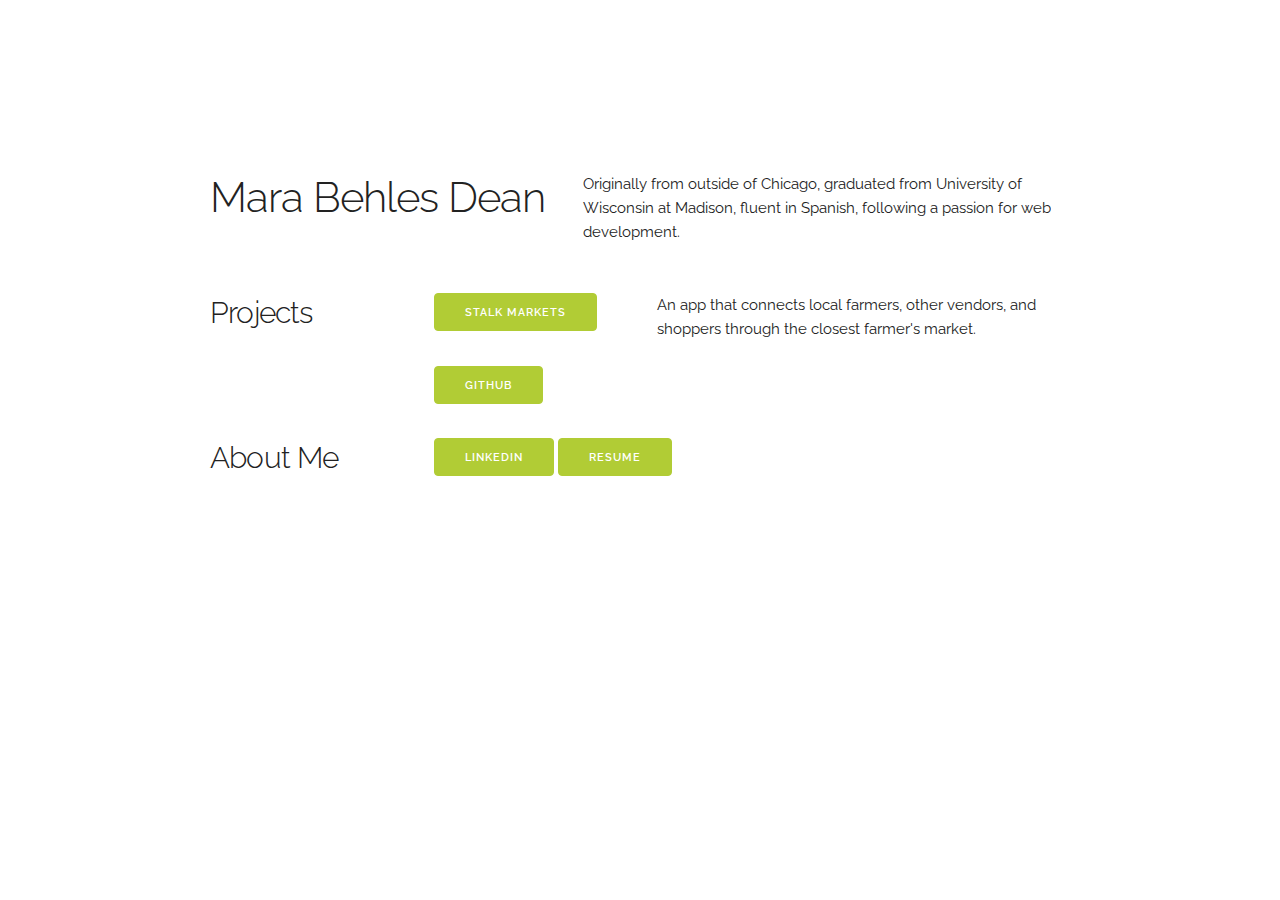
==== index.html @ 0988dd80 "working on resume showing up" ====
<!DOCTYPE html>
<html lang="en">
<head>

  <!-- Basic Page Needs
  –––––––––––––––––––––––––––––––––––––––––––––––––– -->
  <meta charset="utf-8">
  <title>MaraBD</title>
  <meta name="description" content="">
  <meta name="author" content="">

  <!-- Mobile Specific Metas
  –––––––––––––––––––––––––––––––––––––––––––––––––– -->
  <meta name="viewport" content="width=device-width, initial-scale=1">

  <!-- FONT
  –––––––––––––––––––––––––––––––––––––––––––––––––– -->
  <!-- <link href="//fonts.googleapis.com/css?family=Raleway:400,300,600" rel="stylesheet" type="text/css"> -->
  <link href="https://fonts.googleapis.com/css?family=Raleway" rel="stylesheet" type="text/css">
  <!-- CSS
  –––––––––––––––––––––––––––––––––––––––––––––––––– -->
  <link rel="stylesheet" href="css/normalize.css">
  <link rel="stylesheet" href="css/skeleton.css">

  <!-- Favicon
  –––––––––––––––––––––––––––––––––––––––––––––––––– -->
  <link rel="icon" type="image/png" href="images/bubble.png">

</head>
<body>

  <!-- Primary Page Layout
  –––––––––––––––––––––––––––––––––––––––––––––––––– -->
  <div class="container">
    <div class="row">
      <div style="margin-top: 20%">
        <div class="five columns">
          <h2>Mara Behles Dean</h2>
        </div>
        <div class="seven columns">
          <p>Originally from outside of Chicago, graduated from University of Wisconsin at Madison, fluent in Spanish, following a passion for web development.</p>
        </div>
      </div>
    </div>
    <br />
    <div class="row">
      <div class="three columns">
        <h4>Projects</h4>
      </div>
      <div class="three columns">
        <a class="button button-primary" target="_blank" href="https://www.stalkmarkets.com/">Stalk Markets</a>
      </div>
      <div class="six columns">
        <p>An app that connects local farmers, other vendors, and shoppers through the closest farmer's market.</p>
      </div>
      <div class="nine columns, offset-by-three columns">
        <a class="button button-primary" target="_blank" href="https://github.com/marabd">Github</a>
      </div>
    </div>
    <br />
    <div class="row">
      <div class="three columns">
        <h4>About Me</h4>
      </div>
      <div class="nine columns">
        <a class="button button-primary" target="_blank" href="https://www.linkedin.com/in/marabd">Linkedin</a>
        <a class="button button-primary" target="_blank" href="/MaraBDResume.pdf">Resume</a>
      <br />
    </div>

  </div>

<!-- End Document
  –––––––––––––––––––––––––––––––––––––––––––––––––– -->
</body>
</html>
---- css/skeleton.css ----
/*
* Skeleton V2.0.4
* Copyright 2014, Dave Gamache
* www.getskeleton.com
* Free to use under the MIT license.
* http://www.opensource.org/licenses/mit-license.php
* 12/29/2014
*/


/* Table of contents
––––––––––––––––––––––––––––––––––––––––––––––––––
- Grid
- Base Styles
- Typography
- Links
- Buttons
- Forms
- Lists
- Code
- Tables
- Spacing
- Utilities
- Clearing
- Media Queries
*/


/* Grid
–––––––––––––––––––––––––––––––––––––––––––––––––– */
.container {
  position: relative;
  width: 100%;
  max-width: 860px;
  margin: 0 auto;
  padding: 0 20px;
  box-sizing: border-box; }
.column,
.columns {
  width: 100%;
  float: left;
  box-sizing: border-box; }

/* For devices larger than 400px */
@media (min-width: 400px) {
  .container {
    width: 85%;
    padding: 0; }
}

/* For devices larger than 550px */
@media (min-width: 550px) {
  .container {
    width: 80%; }
  .column,
  .columns {
    margin-left: 4%; }
  .column:first-child,
  .columns:first-child {
    margin-left: 0; }

  .one.column,
  .one.columns                    { width: 4.66666666667%; }
  .two.columns                    { width: 13.3333333333%; }
  .three.columns                  { width: 22%;            }
  .four.columns                   { width: 30.6666666667%; }
  .five.columns                   { width: 39.3333333333%; }
  .six.columns                    { width: 48%;            }
  .seven.columns                  { width: 56.6666666667%; }
  .eight.columns                  { width: 65.3333333333%; }
  .nine.columns                   { width: 74.0%;          }
  .ten.columns                    { width: 82.6666666667%; }
  .eleven.columns                 { width: 91.3333333333%; }
  .twelve.columns                 { width: 100%; margin-left: 0; }

  .one-third.column               { width: 30.6666666667%; }
  .two-thirds.column              { width: 65.3333333333%; }

  .one-half.column                { width: 48%; }

  /* Offsets */
  .offset-by-one.column,
  .offset-by-one.columns          { margin-left: 8.66666666667%; }
  .offset-by-two.column,
  .offset-by-two.columns          { margin-left: 17.3333333333%; }
  .offset-by-three.column,
  .offset-by-three.columns        { margin-left: 26%;            }
  .offset-by-four.column,
  .offset-by-four.columns         { margin-left: 34.6666666667%; }
  .offset-by-five.column,
  .offset-by-five.columns         { margin-left: 43.3333333333%; }
  .offset-by-six.column,
  .offset-by-six.columns          { margin-left: 52%;            }
  .offset-by-seven.column,
  .offset-by-seven.columns        { margin-left: 60.6666666667%; }
  .offset-by-eight.column,
  .offset-by-eight.columns        { margin-left: 69.3333333333%; }
  .offset-by-nine.column,
  .offset-by-nine.columns         { margin-left: 78.0%;          }
  .offset-by-ten.column,
  .offset-by-ten.columns          { margin-left: 86.6666666667%; }
  .offset-by-eleven.column,
  .offset-by-eleven.columns       { margin-left: 95.3333333333%; }

  .offset-by-one-third.column,
  .offset-by-one-third.columns    { margin-left: 34.6666666667%; }
  .offset-by-two-thirds.column,
  .offset-by-two-thirds.columns   { margin-left: 69.3333333333%; }

  .offset-by-one-half.column,
  .offset-by-one-half.columns     { margin-left: 52%; }

}


/* Base Styles
–––––––––––––––––––––––––––––––––––––––––––––––––– */
/* NOTE
html is set to 62.5% so that all the REM measurements throughout Skeleton
are based on 10px sizing. So basically 1.5rem = 15px :) */
html {
  font-size: 62.5%; }
body {
  font-size: 1.5em; /* currently ems cause chrome bug misinterpreting rems on body element */
  line-height: 1.6;
  font-weight: 400;
  font-family: "Raleway", "HelveticaNeue", "Helvetica Neue", Helvetica, Arial, sans-serif;
  color: #222; }


/* Typography
–––––––––––––––––––––––––––––––––––––––––––––––––– */
h1, h2, h3, h4, h5, h6 {
  margin-top: 0;
  margin-bottom: 2rem;
  font-weight: 300; }
h1 { font-size: 4.0rem; line-height: 1.2;  letter-spacing: -.1rem;}
h2 { font-size: 3.6rem; line-height: 1.25; letter-spacing: -.1rem; }
h3 { font-size: 3.0rem; line-height: 1.3;  letter-spacing: -.1rem; }
h4 { font-size: 2.4rem; line-height: 1.35; letter-spacing: -.08rem; }
h5 { font-size: 1.8rem; line-height: 1.5;  letter-spacing: -.05rem; }
h6 { font-size: 1.5rem; line-height: 1.6;  letter-spacing: 0; }

/* Larger than phablet */
@media (min-width: 550px) {
  h1 { font-size: 5.0rem; }
  h2 { font-size: 4.2rem; }
  h3 { font-size: 3.6rem; }
  h4 { font-size: 3.0rem; }
  h5 { font-size: 2.4rem; }
  h6 { font-size: 1.5rem; }
}

p {
  margin-top: 0; }


/* Links
–––––––––––––––––––––––––––––––––––––––––––––––––– */
a {
  color: #1EAEDB; }
a:hover {
  color: #0FA0CE; }


/* Buttons
–––––––––––––––––––––––––––––––––––––––––––––––––– */
.button,
button,
input[type="submit"],
input[type="reset"],
input[type="button"] {
  display: inline-block;
  height: 38px;
  padding: 0 30px;
  color: #555;
  text-align: center;
  font-size: 11px;
  font-weight: 600;
  line-height: 38px;
  letter-spacing: .1rem;
  text-transform: uppercase;
  text-decoration: none;
  white-space: nowrap;
  background-color: transparent;
  border-radius: 4px;
  border: 1px solid #bbb;
  cursor: pointer;
  box-sizing: border-box; }
.button:hover,
button:hover,
input[type="submit"]:hover,
input[type="reset"]:hover,
input[type="button"]:hover,
.button:focus,
button:focus,
input[type="submit"]:focus,
input[type="reset"]:focus,
input[type="button"]:focus {
  color: #333;
  border-color: #888;
  outline: 0; }
.button.button-primary,
button.button-primary,
input[type="submit"].button-primary,
input[type="reset"].button-primary,
input[type="button"].button-primary {
  color: #FFF;
  background-color: #B1CC35;
  border-color: #B1CC35; }
.button.button-primary:hover,
button.button-primary:hover,
input[type="submit"].button-primary:hover,
input[type="reset"].button-primary:hover,
input[type="button"].button-primary:hover,
.button.button-primary:focus,
button.button-primary:focus,
input[type="submit"].button-primary:focus,
input[type="reset"].button-primary:focus,
input[type="button"].button-primary:focus {
  color: #FFF;
  background-color: #9DB52F;
  border-color: #9DB52F; }


/* Forms
–––––––––––––––––––––––––––––––––––––––––––––––––– */
input[type="email"],
input[type="number"],
input[type="search"],
input[type="text"],
input[type="tel"],
input[type="url"],
input[type="password"],
textarea,
select {
  height: 38px;
  padding: 6px 10px; /* The 6px vertically centers text on FF, ignored by Webkit */
  background-color: #fff;
  border: 1px solid #D1D1D1;
  border-radius: 4px;
  box-shadow: none;
  box-sizing: border-box; }
/* Removes awkward default styles on some inputs for iOS */
input[type="email"],
input[type="number"],
input[type="search"],
input[type="text"],
input[type="tel"],
input[type="url"],
input[type="password"],
textarea {
  -webkit-appearance: none;
     -moz-appearance: none;
          appearance: none; }
textarea {
  min-height: 65px;
  padding-top: 6px;
  padding-bottom: 6px; }
input[type="email"]:focus,
input[type="number"]:focus,
input[type="search"]:focus,
input[type="text"]:focus,
input[type="tel"]:focus,
input[type="url"]:focus,
input[type="password"]:focus,
textarea:focus,
select:focus {
  border: 1px solid #33C3F0;
  outline: 0; }
label,
legend {
  display: block;
  margin-bottom: .5rem;
  font-weight: 600; }
fieldset {
  padding: 0;
  border-width: 0; }
input[type="checkbox"],
input[type="radio"] {
  display: inline; }
label > .label-body {
  display: inline-block;
  margin-left: .5rem;
  font-weight: normal; }


/* Lists
–––––––––––––––––––––––––––––––––––––––––––––––––– */
ul {
  list-style: circle inside; }
ol {
  list-style: decimal inside; }
ol, ul {
  padding-left: 0;
  margin-top: 0; }
ul ul,
ul ol,
ol ol,
ol ul {
  margin: 1.5rem 0 1.5rem 3rem;
  font-size: 90%; }
li {
  margin-bottom: 1rem; }


/* Code
–––––––––––––––––––––––––––––––––––––––––––––––––– */
code {
  padding: .2rem .5rem;
  margin: 0 .2rem;
  font-size: 90%;
  white-space: nowrap;
  background: #F1F1F1;
  border: 1px solid #E1E1E1;
  border-radius: 4px; }
pre > code {
  display: block;
  padding: 1rem 1.5rem;
  white-space: pre; }


/* Tables
–––––––––––––––––––––––––––––––––––––––––––––––––– */
th,
td {
  padding: 12px 15px;
  text-align: left;
  border-bottom: 1px solid #E1E1E1; }
th:first-child,
td:first-child {
  padding-left: 0; }
th:last-child,
td:last-child {
  padding-right: 0; }


/* Spacing
–––––––––––––––––––––––––––––––––––––––––––––––––– */
button,
.button {
  margin-bottom: 1rem; }
input,
textarea,
select,
fieldset {
  margin-bottom: 1.5rem; }
pre,
blockquote,
dl,
figure,
table,
p,
ul,
ol,
form {
  margin-bottom: 2.5rem; }


/* Utilities
–––––––––––––––––––––––––––––––––––––––––––––––––– */
.u-full-width {
  width: 100%;
  box-sizing: border-box; }
.u-max-full-width {
  max-width: 100%;
  box-sizing: border-box; }
.u-pull-right {
  float: right; }
.u-pull-left {
  float: left; }


/* Misc
–––––––––––––––––––––––––––––––––––––––––––––––––– */
hr {
  margin-top: 3rem;
  margin-bottom: 3.5rem;
  border-width: 0;
  border-top: 1px solid #E1E1E1; }


/* Clearing
–––––––––––––––––––––––––––––––––––––––––––––––––– */

/* Self Clearing Goodness */
.container:after,
.row:after,
.u-cf {
  content: "";
  display: table;
  clear: both; }


/* Media Queries
–––––––––––––––––––––––––––––––––––––––––––––––––– */
/*
Note: The best way to structure the use of media queries is to create the queries
near the relevant code. For example, if you wanted to change the styles for buttons
on small devices, paste the mobile query code up in the buttons section and style it
there.
*/


/* Larger than mobile */
@media (min-width: 400px) {}

/* Larger than phablet (also point when grid becomes active) */
@media (min-width: 550px) {}

/* Larger than tablet */
@media (min-width: 750px) {}

/* Larger than desktop */
@media (min-width: 1000px) {}

/* Larger than Desktop HD */
@media (min-width: 1200px) {}
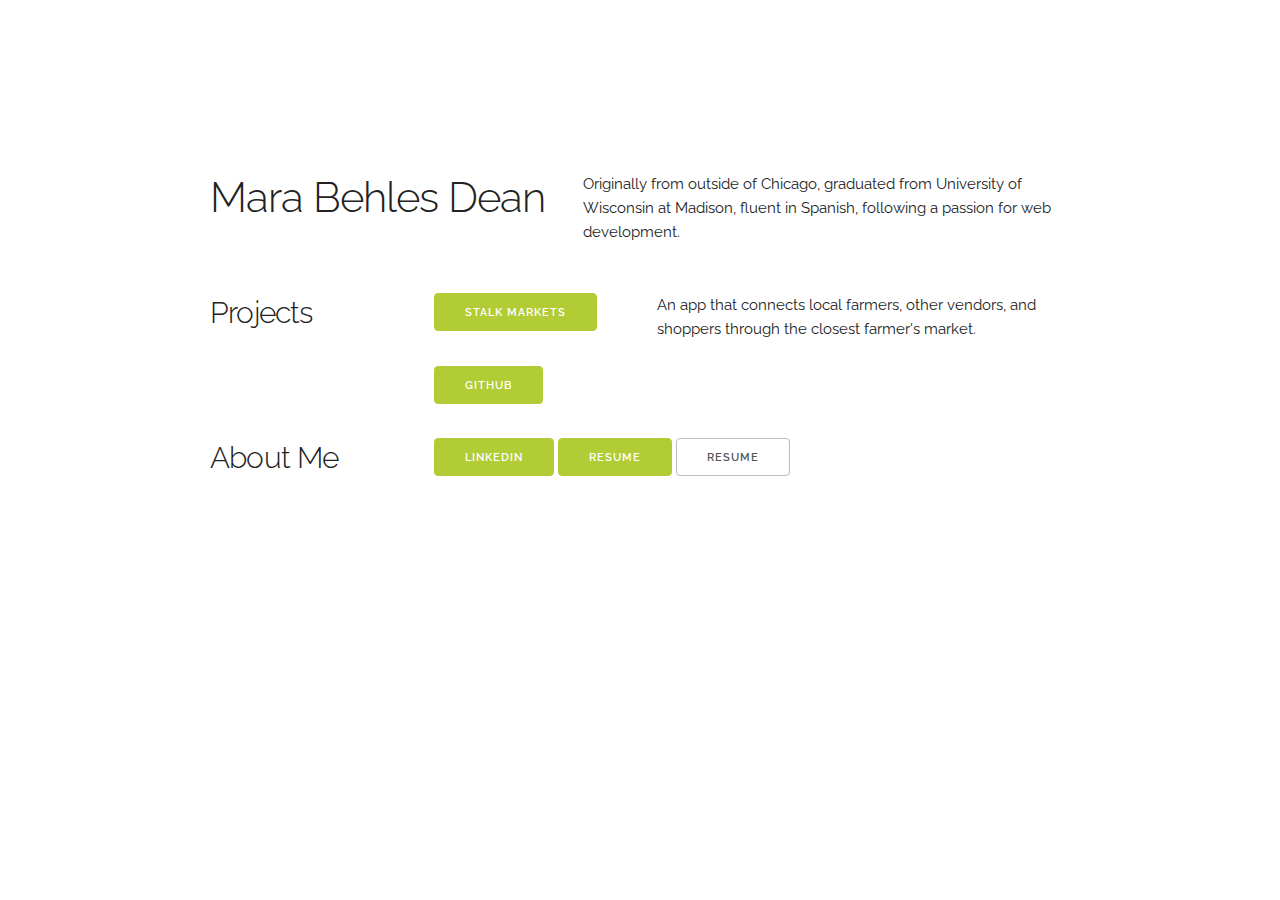
==== commit 3133c8ef: "more resume work" ====
--- a/index.html
+++ b/index.html
@@ -65,6 +65,7 @@
       <div class="nine columns">
         <a class="button button-primary" target="_blank" href="https://www.linkedin.com/in/marabd">Linkedin</a>
         <a class="button button-primary" target="_blank" href="/MaraBDResume.pdf">Resume</a>
+        <button onClick="window.open(‘MaraBDResume.pdf');">resume</button>
       <br />
     </div>
 
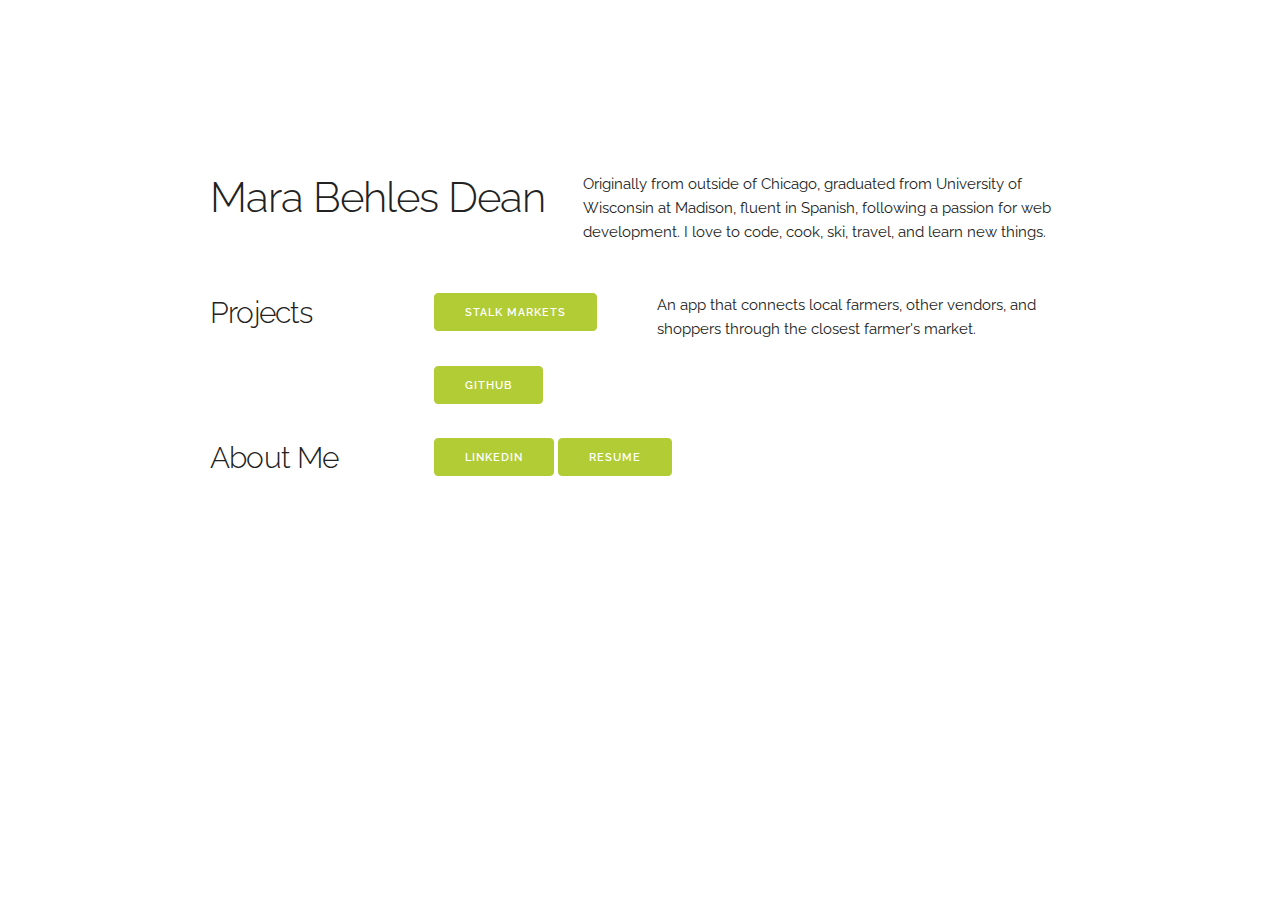
==== commit 3ad7f9e7: "functioning resume" ====
--- a/index.html
+++ b/index.html
@@ -38,7 +38,7 @@
           <h2>Mara Behles Dean</h2>
         </div>
         <div class="seven columns">
-          <p>Originally from outside of Chicago, graduated from University of Wisconsin at Madison, fluent in Spanish, following a passion for web development.</p>
+          <p>Originally from outside of Chicago, graduated from University of Wisconsin at Madison, fluent in Spanish, following a passion for web development. I love to code, cook, ski, travel, and learn new things.</p>
         </div>
       </div>
     </div>
@@ -48,13 +48,13 @@
         <h4>Projects</h4>
       </div>
       <div class="three columns">
-        <a class="button button-primary" target="_blank" href="https://www.stalkmarkets.com/">Stalk Markets</a>
+        <button class="button button-primary" onClick="window.open('https://www.stalkmarkets.com/');'">Stalk Markets</button>
       </div>
       <div class="six columns">
         <p>An app that connects local farmers, other vendors, and shoppers through the closest farmer's market.</p>
       </div>
       <div class="nine columns, offset-by-three columns">
-        <a class="button button-primary" target="_blank" href="https://github.com/marabd">Github</a>
+        <button class="button button-primary" onClick="window.open('https://github.com/marabd');">Github</button>
       </div>
     </div>
     <br />
@@ -63,14 +63,12 @@
         <h4>About Me</h4>
       </div>
       <div class="nine columns">
-        <a class="button button-primary" target="_blank" href="https://www.linkedin.com/in/marabd">Linkedin</a>
-        <a class="button button-primary" target="_blank" href="/MaraBDResume.pdf">Resume</a>
-        <button onClick="window.open(‘MaraBDResume.pdf');">resume</button>
+        <button class="button button-primary" onCLick="window.open('https://www.linkedin.com/in/marabd');">Linkedin</button>
+        <button class="button button-primary" onClick="window.open('MaraBDResume.pdf');">resume</button>
       <br />
     </div>
 
   </div>
-
 <!-- End Document
   –––––––––––––––––––––––––––––––––––––––––––––––––– -->
 </body>
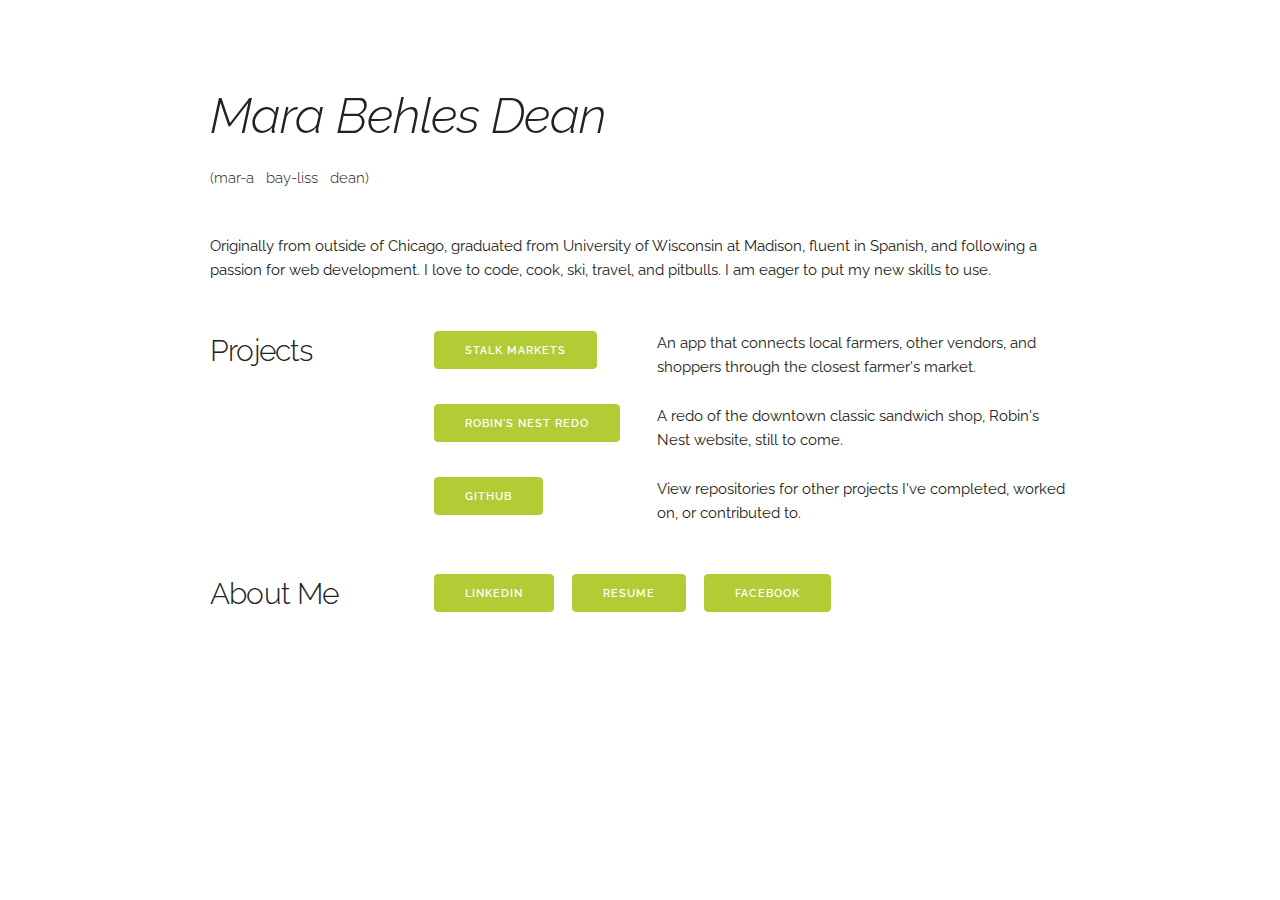
==== commit 08e6c2cf: "more styling" ====
--- a/index.html
+++ b/index.html
@@ -16,7 +16,7 @@
   <!-- FONT
   –––––––––––––––––––––––––––––––––––––––––––––––––– -->
   <!-- <link href="//fonts.googleapis.com/css?family=Raleway:400,300,600" rel="stylesheet" type="text/css"> -->
-  <link href="https://fonts.googleapis.com/css?family=Raleway" rel="stylesheet" type="text/css">
+  <link href="https://fonts.googleapis.com/css?family=Raleway:200,400" rel="stylesheet" type="text/css">
   <!-- CSS
   –––––––––––––––––––––––––––––––––––––––––––––––––– -->
   <link rel="stylesheet" href="css/normalize.css">
@@ -33,13 +33,11 @@
   –––––––––––––––––––––––––––––––––––––––––––––––––– -->
   <div class="container">
     <div class="row">
-      <div style="margin-top: 20%">
-        <div class="five columns">
-          <h2>Mara Behles Dean</h2>
-        </div>
-        <div class="seven columns">
-          <p>Originally from outside of Chicago, graduated from University of Wisconsin at Madison, fluent in Spanish, following a passion for web development. I love to code, cook, ski, travel, and learn new things.</p>
-        </div>
+      <div style="margin-top: 10%">
+        <h1><em>Mara Behles Dean</em></h1>
+        <h6>(mar-a &nbsp; bay-liss &nbsp; dean)</h6>
+        <br />
+        <p>Originally from outside of Chicago, graduated from University of Wisconsin at Madison, fluent in Spanish, and following a passion for web development. I love to code, cook, ski, travel, and pitbulls. I am eager to put my new skills to use.</p>
       </div>
     </div>
     <br />
@@ -53,8 +51,17 @@
       <div class="six columns">
         <p>An app that connects local farmers, other vendors, and shoppers through the closest farmer's market.</p>
       </div>
-      <div class="nine columns, offset-by-three columns">
+      <div class="three columns, offset-by-three columns">
+        <button class="button button-primary" onClick="window.open('https://github.com/marabd/robins_nest');">Robin's Nest Redo</button>
+      </div>
+      <div class="six columns">
+        <p>A redo of the downtown classic sandwich shop, Robin's Nest website, still to come.</p>
+      </div>
+      <div class="three columns, offset-by-three columns">
         <button class="button button-primary" onClick="window.open('https://github.com/marabd');">Github</button>
+      </div>
+      <div class="six columns">
+        <p>View repositories for other projects I've completed, worked on, or contributed to.</p>
       </div>
     </div>
     <br />
@@ -63,8 +70,9 @@
         <h4>About Me</h4>
       </div>
       <div class="nine columns">
-        <button class="button button-primary" onCLick="window.open('https://www.linkedin.com/in/marabd');">Linkedin</button>
-        <button class="button button-primary" onClick="window.open('MaraBDResume.pdf');">resume</button>
+        <button class="button button-primary" onCLick="window.open('https://www.linkedin.com/in/marabd');">Linkedin</button>&emsp;
+        <button class="button button-primary" onClick="window.open('MaraBDResume.pdf');">resume</button>&emsp;
+        <button class="button button-primary" onClick="window.open('https://www.facebook.com/mara.behlesdean');">Facebook</button>
       <br />
     </div>
 
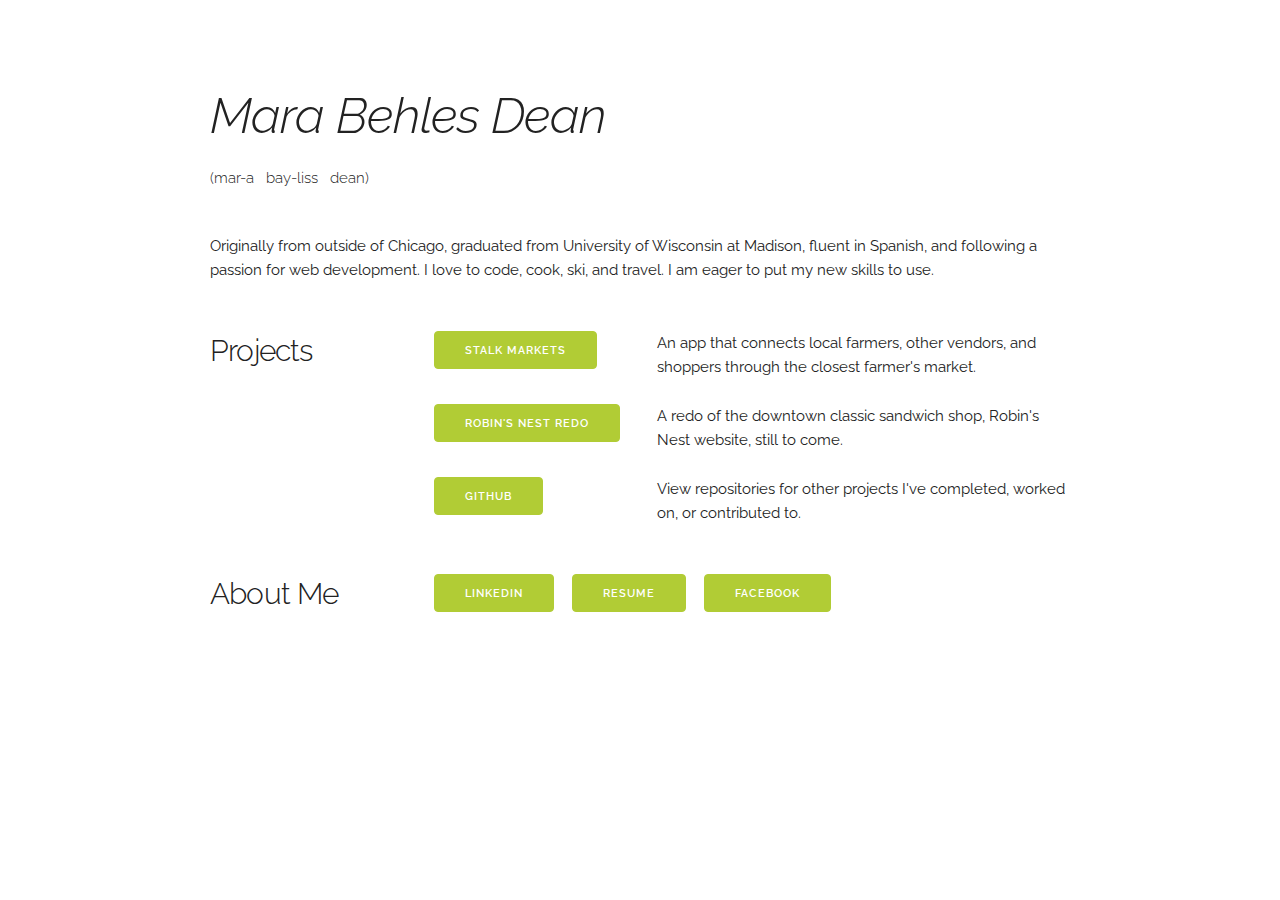
==== commit 7740264b: "changes to content" ====
--- a/index.html
+++ b/index.html
@@ -37,7 +37,7 @@
         <h1><em>Mara Behles Dean</em></h1>
         <h6>(mar-a &nbsp; bay-liss &nbsp; dean)</h6>
         <br />
-        <p>Originally from outside of Chicago, graduated from University of Wisconsin at Madison, fluent in Spanish, and following a passion for web development. I love to code, cook, ski, travel, and pitbulls. I am eager to put my new skills to use.</p>
+        <p>Originally from outside of Chicago, graduated from University of Wisconsin at Madison, fluent in Spanish, and following a passion for web development. I love to code, cook, ski, and travel. I am eager to put my new skills to use.</p>
       </div>
     </div>
     <br />
@@ -46,7 +46,7 @@
         <h4>Projects</h4>
       </div>
       <div class="three columns">
-        <button class="button button-primary" onClick="window.open('https://www.stalkmarkets.com/');'">Stalk Markets</button>
+        <button class="button button-primary" onClick="window.open('https://www.stalkmarkets.com/');">Stalk Markets</button>
       </div>
       <div class="six columns">
         <p>An app that connects local farmers, other vendors, and shoppers through the closest farmer's market.</p>
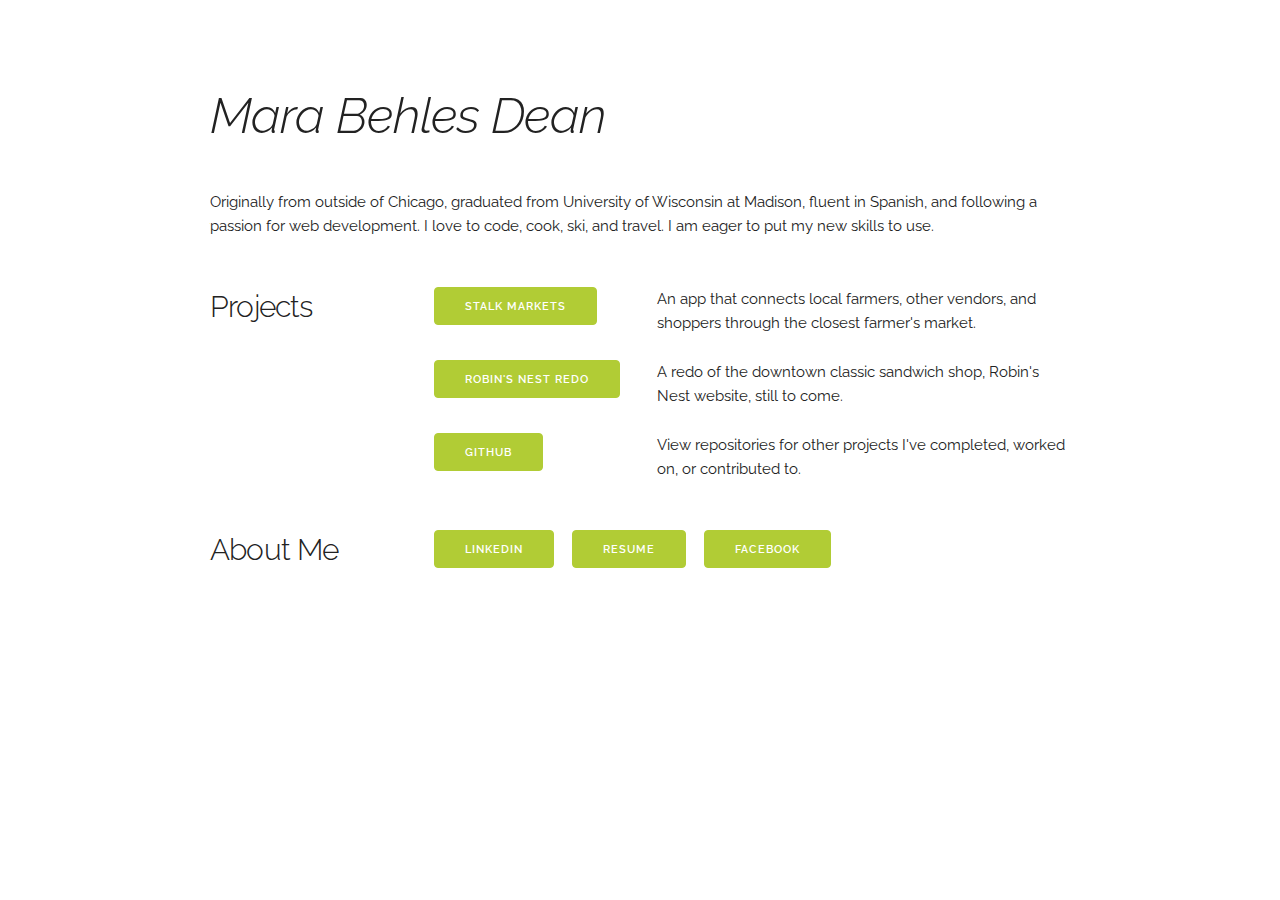
==== commit 06777492: "new resume" ====
--- a/index.html
+++ b/index.html
@@ -35,7 +35,7 @@
     <div class="row">
       <div style="margin-top: 10%">
         <h1><em>Mara Behles Dean</em></h1>
-        <h6>(mar-a &nbsp; bay-liss &nbsp; dean)</h6>
+        <!-- <h6>(mar-a &nbsp; bay-liss &nbsp; dean)</h6> -->
         <br />
         <p>Originally from outside of Chicago, graduated from University of Wisconsin at Madison, fluent in Spanish, and following a passion for web development. I love to code, cook, ski, and travel. I am eager to put my new skills to use.</p>
       </div>
@@ -71,7 +71,7 @@
       </div>
       <div class="nine columns">
         <button class="button button-primary" onCLick="window.open('https://www.linkedin.com/in/marabd');">Linkedin</button>&emsp;
-        <button class="button button-primary" onClick="window.open('MaraBDResume.pdf');">resume</button>&emsp;
+        <button class="button button-primary" onClick="window.open('MaraBehlesDeanResume.pdf');">resume</button>&emsp;
         <button class="button button-primary" onClick="window.open('https://www.facebook.com/mara.behlesdean');">Facebook</button>
       <br />
     </div>
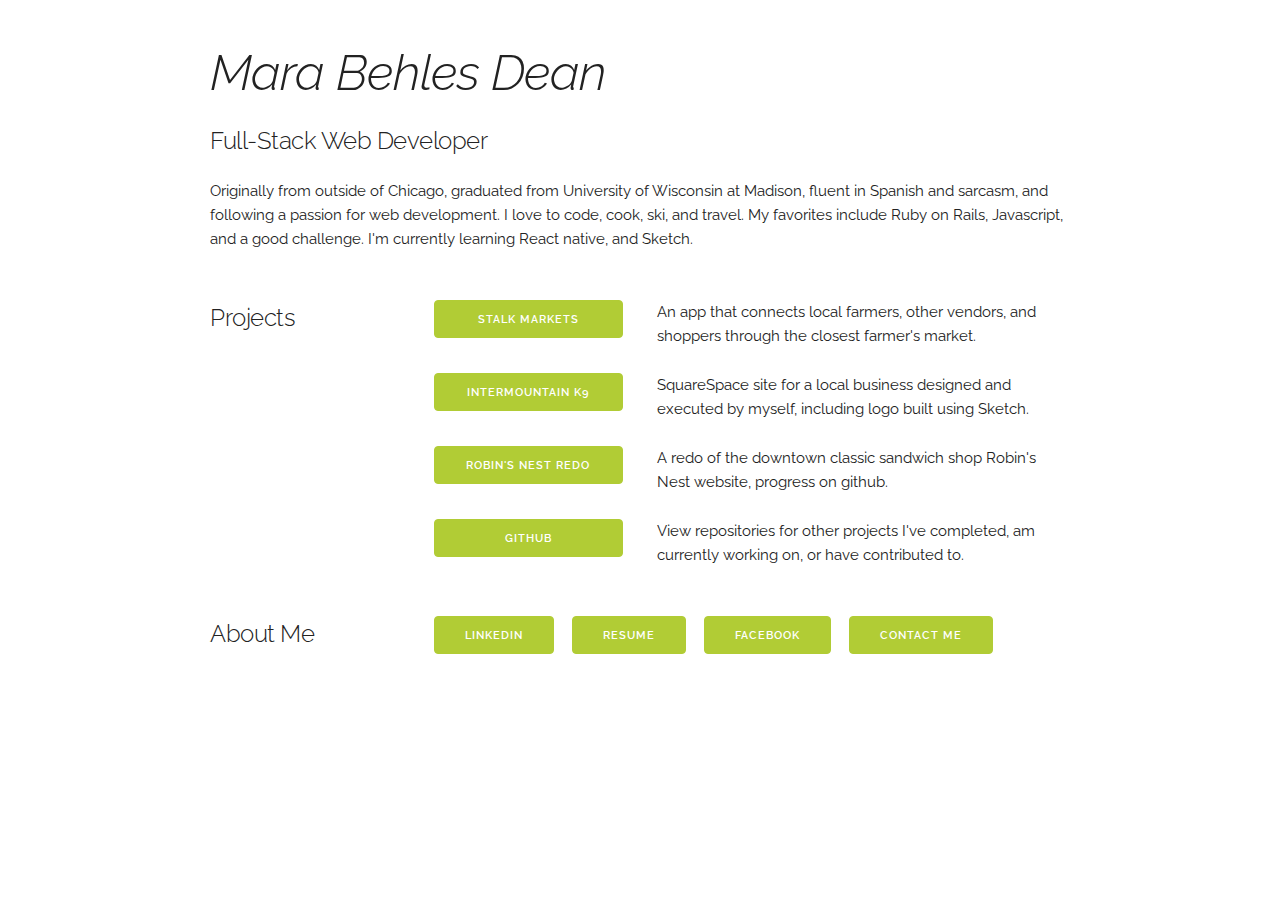
==== commit 3067c2e0: "new resume" ====
--- a/index.html
+++ b/index.html
@@ -33,49 +33,57 @@
   –––––––––––––––––––––––––––––––––––––––––––––––––– -->
   <div class="container">
     <div class="row">
-      <div style="margin-top: 10%">
+      <div style="margin-top: 5%">
         <h1><em>Mara Behles Dean</em></h1>
+        <h5>Full-Stack Web Developer</h5>
         <!-- <h6>(mar-a &nbsp; bay-liss &nbsp; dean)</h6> -->
-        <br />
-        <p>Originally from outside of Chicago, graduated from University of Wisconsin at Madison, fluent in Spanish, and following a passion for web development. I love to code, cook, ski, and travel. I am eager to put my new skills to use.</p>
+        <p>Originally from outside of Chicago, graduated from University of Wisconsin at Madison, fluent in Spanish and sarcasm, and following a passion for web development. I love to code, cook, ski, and travel. My favorites include Ruby on Rails, Javascript, and a good challenge. I'm currently learning React native, and Sketch.</p>
       </div>
     </div>
     <br />
     <div class="row">
       <div class="three columns">
-        <h4>Projects</h4>
+        <h5>Projects</h5>
       </div>
       <div class="three columns">
-        <button class="button button-primary" onClick="window.open('https://www.stalkmarkets.com/');">Stalk Markets</button>
+        <button class="button button-primary columns" onClick="window.open('https://www.stalkmarkets.com/');">Stalk Markets</button>
       </div>
       <div class="six columns">
         <p>An app that connects local farmers, other vendors, and shoppers through the closest farmer's market.</p>
       </div>
       <div class="three columns, offset-by-three columns">
-        <button class="button button-primary" onClick="window.open('https://github.com/marabd/robins_nest');">Robin's Nest Redo</button>
+        <button class="button button-primary columns" onClick="window.open('https://www.intermountaink9.com/');">Intermountain K9</button>
       </div>
       <div class="six columns">
-        <p>A redo of the downtown classic sandwich shop, Robin's Nest website, still to come.</p>
+        <p>SquareSpace site for a local business designed and executed by myself, including logo built using Sketch.</p>
       </div>
       <div class="three columns, offset-by-three columns">
-        <button class="button button-primary" onClick="window.open('https://github.com/marabd');">Github</button>
+        <button class="button button-primary columns" onClick="window.open('https://github.com/marabd/robins_nest');">Robin's Nest Redo</button>
       </div>
       <div class="six columns">
-        <p>View repositories for other projects I've completed, worked on, or contributed to.</p>
+        <p>A redo of the downtown classic sandwich shop Robin's Nest website, progress on github.</p>
+      </div>
+      <div class="three columns, offset-by-three columns">
+        <button class="button button-primary columns" onClick="window.open('https://github.com/marabd');">Github</button>
+      </div>
+      <div class="six columns">
+        <p>View repositories for other projects I've completed, am currently working on, or have contributed to.</p>
       </div>
     </div>
     <br />
     <div class="row">
-      <div class="three columns">
-        <h4>About Me</h4>
-      </div>
-      <div class="nine columns">
-        <button class="button button-primary" onCLick="window.open('https://www.linkedin.com/in/marabd');">Linkedin</button>&emsp;
-        <button class="button button-primary" onClick="window.open('MaraBehlesDeanResume.pdf');">resume</button>&emsp;
-        <button class="button button-primary" onClick="window.open('https://www.facebook.com/mara.behlesdean');">Facebook</button>
+      <div style="padding-bottom: 5%">
+        <div class="three columns">
+          <h5>About Me</h5>
+        </div>
+        <div class="nine columns">
+          <button class="button button-primary" onCLick="window.open('https://www.linkedin.com/in/marabd');">Linkedin</button>&emsp;
+          <button class="button button-primary" onClick="window.open('Mara Behles Dean.pdf');">resume</button>&emsp;
+          <button class="button button-primary" onClick="window.open('https://www.facebook.com/mara.behlesdean');">Facebook</button>&emsp;
+          <button class="button button-primary" onClick="">Contact Me</button>
+        </div>
       <br />
     </div>
-
   </div>
 <!-- End Document
   –––––––––––––––––––––––––––––––––––––––––––––––––– -->
